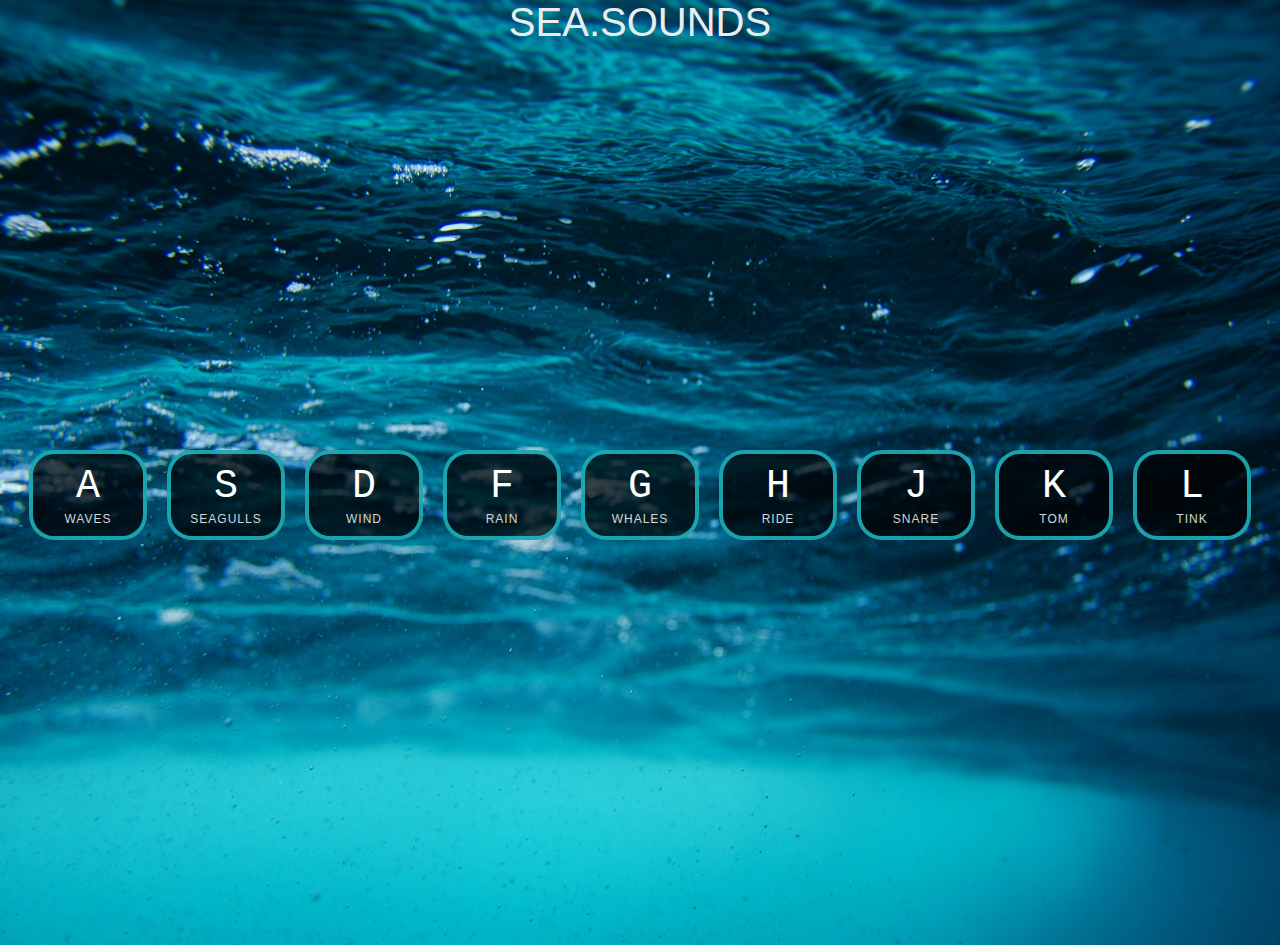
==== index-START.html @ adacbfd5 "sea sounds project started" ====
<!DOCTYPE html>
<html lang="en">
<head>
  <meta charset="UTF-8">
  <title>Sea Sounds</title>
  <link rel="stylesheet" href="style.css">
</head>
<body>
<div class="container">
  <div class ="title">SEA.SOUNDS
  </div>
  
  <div class="keys">
    <div data-key="65" class="key">
      <kbd>A</kbd>
      <span class="sound">waves</span>
    </div>
    <div data-key="83" class="key">
      <kbd>S</kbd>
      <span class="sound">seagulls</span>
    </div>
    <div data-key="68" class="key">
      <kbd>D</kbd>
      <span class="sound">wind</span>
    </div>
    <div data-key="70" class="key">
      <kbd>F</kbd>
      <span class="sound">rain</span>
    </div>
    <div data-key="71" class="key">
      <kbd>G</kbd>
      <span class="sound">whales</span>
    </div>
    <div data-key="72" class="key">
      <kbd>H</kbd>
      <span class="sound">ride</span>
    </div>
    <div data-key="74" class="key">
      <kbd>J</kbd>
      <span class="sound">snare</span>
    </div>
    <div data-key="75" class="key">
      <kbd>K</kbd>
      <span class="sound">tom</span>
    </div>
    <div data-key="76" class="key">
      <kbd>L</kbd>
      <span class="sound">tink</span>
    </div>
  </div>
</div>
  <audio data-key="65" src="sounds/clap.wav"></audio>
  <audio data-key="83" src="sounds/hihat.wav"></audio>
  <audio data-key="68" src="sounds/kick.wav"></audio>
  <audio data-key="70" src="sounds/openhat.wav"></audio>
  <audio data-key="71" src="sounds/boom.wav"></audio>
  <audio data-key="72" src="sounds/ride.wav"></audio>
  <audio data-key="74" src="sounds/snare.wav"></audio>
  <audio data-key="75" src="sounds/tom.wav"></audio>
  <audio data-key="76" src="sounds/tink.wav"></audio>

<script>

function playSound(e) {
const audio = document.querySelector(`audio[data-key="${e.keyCode}"]`);
const key = document.querySelector(`.key[data-key="${e.keyCode}"]`);

if (!audio) return; //stop the function from running
audio.currentTime = 0; //rewind to start
audio.play();
key.classList.add('playing');
}

function removeTransition(e) {
  if (e.propertyName !== 'transform') return; 
  this.classList.remove('playing');
  
}

const keys = document.querySelectorAll('.key');
keys.forEach(key => key.addEventListener('transitionend', removeTransition));
window.addEventListener('keydown', playSound);

</script>


</body>
</html>
---- style.css ----
html {
  font-size: 10px;
  background: url('./background.jpg') bottom center;
  background-size: cover;
}

body,html {
  margin: 0;
  padding: 0;
  font-family: Arial, Helvetica, sans-serif;
}

.keys {
  display: flex;
  flex: 1;
  min-height: 100vh;
  align-items: center;
  justify-content: center;
}

.key {
  border: .4rem solid rgba(34, 197, 208, 0.8);
  border-radius: 2.5rem;
  margin: 1rem;
  font-size: 1.5rem;
  padding: 1rem .5rem;
  transition: all .07s ease;
  width: 10rem;
  text-align: center;
  color: white;
  background: rgba(0,0,0,0.7);
}

.playing {
  transform: scale(1.1);
  border-color: #56abbe;
  box-shadow: 0 0 1rem #0c6f81;
}

kbd {
  display: block;
  font-size: 4rem;
}

.sound {
  font-size: 1.2rem;
  text-transform: uppercase;
  letter-spacing: .1rem;
  color: #d5d5d5;
}

.title {
  text-align: center;
  font-size: 4rem;
  position: relative;
  color: #eaeced;
}
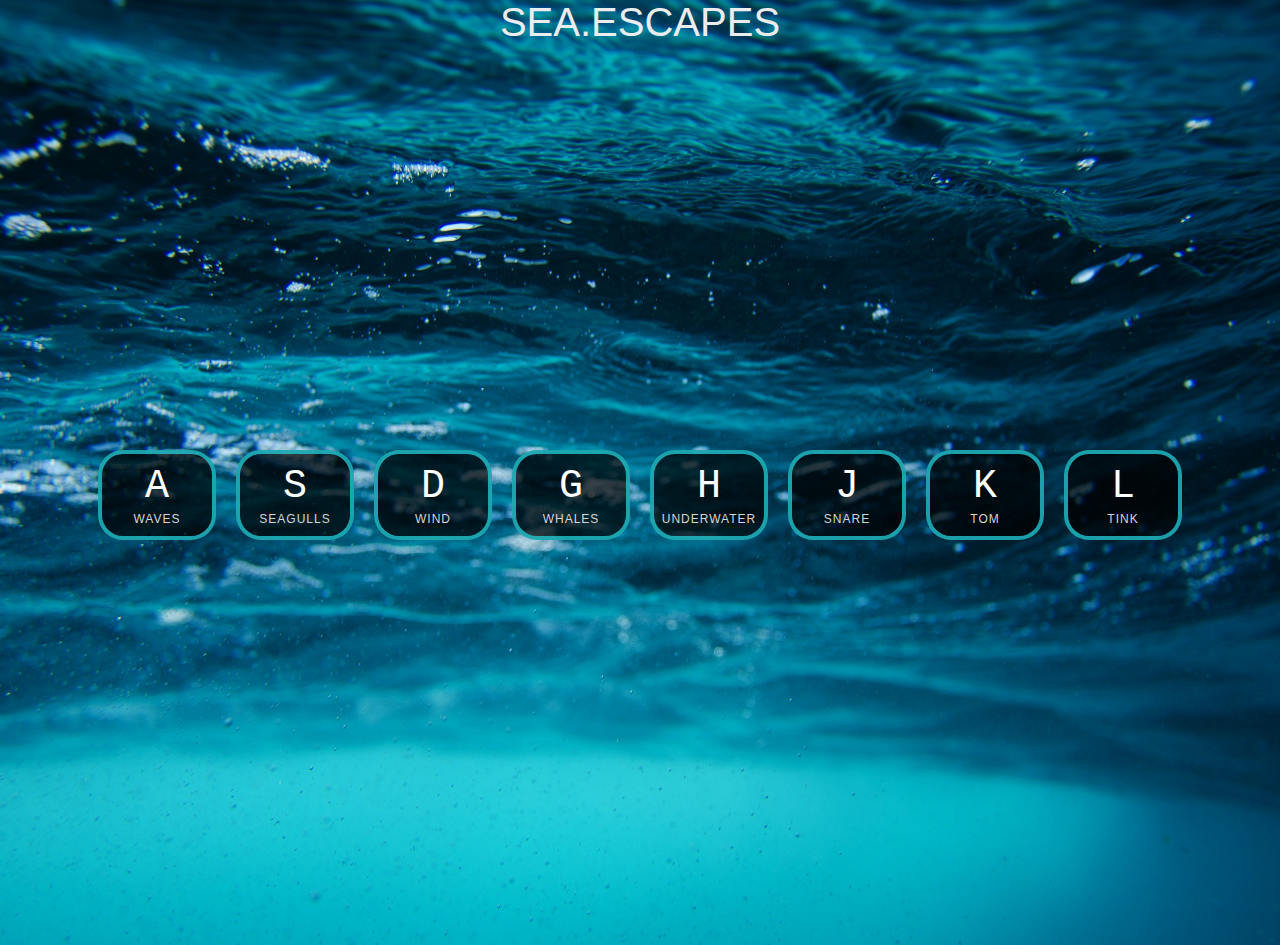
==== commit 8a4d87fb: "sounds added" ====
--- a/index-START.html
+++ b/index-START.html
@@ -2,14 +2,14 @@
 <html lang="en">
 <head>
   <meta charset="UTF-8">
-  <title>Sea Sounds</title>
+  <title>Sea Escapes</title>
   <link rel="stylesheet" href="style.css">
 </head>
 <body>
-<div class="container">
-  <div class ="title">SEA.SOUNDS
+
+  <div class ="title">SEA.ESCAPES
   </div>
-  
+
   <div class="keys">
     <div data-key="65" class="key">
       <kbd>A</kbd>
@@ -23,17 +23,14 @@
       <kbd>D</kbd>
       <span class="sound">wind</span>
     </div>
-    <div data-key="70" class="key">
-      <kbd>F</kbd>
-      <span class="sound">rain</span>
-    </div>
+
     <div data-key="71" class="key">
       <kbd>G</kbd>
       <span class="sound">whales</span>
     </div>
     <div data-key="72" class="key">
       <kbd>H</kbd>
-      <span class="sound">ride</span>
+      <span class="sound">underwater</span>
     </div>
     <div data-key="74" class="key">
       <kbd>J</kbd>
@@ -48,13 +45,13 @@
       <span class="sound">tink</span>
     </div>
   </div>
-</div>
-  <audio data-key="65" src="sounds/clap.wav"></audio>
-  <audio data-key="83" src="sounds/hihat.wav"></audio>
-  <audio data-key="68" src="sounds/kick.wav"></audio>
+
+  <audio data-key="65" src="sounds/waves.mp3"></audio>
+  <audio data-key="83" src="sounds/seagull.mp3"></audio>
+  <audio data-key="68" src="sounds/wind.mp3"></audio>
   <audio data-key="70" src="sounds/openhat.wav"></audio>
-  <audio data-key="71" src="sounds/boom.wav"></audio>
-  <audio data-key="72" src="sounds/ride.wav"></audio>
+  <audio data-key="71" src="sounds/whale.mp3"></audio>
+  <audio data-key="72" src="sounds/underwater.mp3"></audio>
   <audio data-key="74" src="sounds/snare.wav"></audio>
   <audio data-key="75" src="sounds/tom.wav"></audio>
   <audio data-key="76" src="sounds/tink.wav"></audio>
@@ -72,9 +69,9 @@
 }
 
 function removeTransition(e) {
-  if (e.propertyName !== 'transform') return; 
+  if (e.propertyName !== 'transform') return;
   this.classList.remove('playing');
-  
+
 }
 
 const keys = document.querySelectorAll('.key');
--- a/style.css
+++ b/style.css
@@ -54,4 +54,5 @@
   font-size: 4rem;
   position: relative;
   color: #eaeced;
+
 }
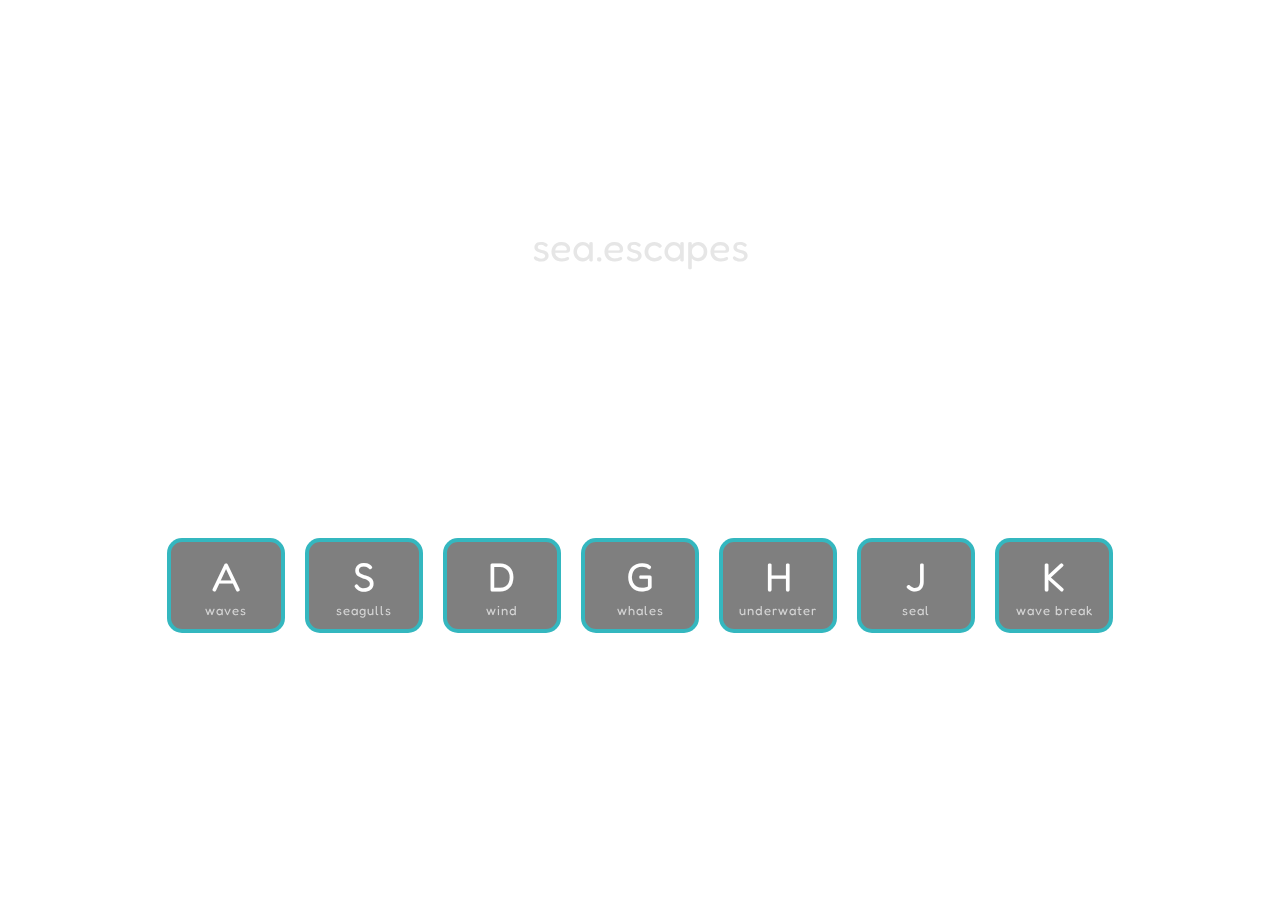
==== commit f8043c78: "sea sound escape completed" ====
--- a/index-START.html
+++ b/index-START.html
@@ -2,49 +2,54 @@
 <html lang="en">
 <head>
   <meta charset="UTF-8">
-  <title>Sea Escapes</title>
+  <title>sea.escapes</title>
   <link rel="stylesheet" href="style.css">
+  <link rel="preconnect" href="https://fonts.googleapis.com">
+<link rel="preconnect" href="https://fonts.gstatic.com" crossorigin>
+<link href="https://fonts.googleapis.com/css2?family=Fredoka:wght@300;500;600&display=swap" rel="stylesheet">
 </head>
 <body>
 
-  <div class ="title">SEA.ESCAPES
+  <video autoplay muted loop id="myVideo">
+    <source src="underwater.mp4" type="video/mp4">
+  </video>
+
+  <div class="content">
+    <div class ="title">sea.escapes
   </div>
 
-  <div class="keys">
-    <div data-key="65" class="key">
-      <kbd>A</kbd>
-      <span class="sound">waves</span>
-    </div>
-    <div data-key="83" class="key">
-      <kbd>S</kbd>
-      <span class="sound">seagulls</span>
-    </div>
-    <div data-key="68" class="key">
-      <kbd>D</kbd>
-      <span class="sound">wind</span>
-    </div>
+      <div class="keys">
+        <div data-key="65" class="key">
+          <kbd>A</kbd>
+          <span class="sound">waves</span>
+        </div>
+        <div data-key="83" class="key">
+          <kbd>S</kbd>
+          <span class="sound">seagulls</span>
+        </div>
+        <div data-key="68" class="key">
+          <kbd>D</kbd>
+          <span class="sound">wind</span>
+        </div>
 
-    <div data-key="71" class="key">
-      <kbd>G</kbd>
-      <span class="sound">whales</span>
-    </div>
-    <div data-key="72" class="key">
-      <kbd>H</kbd>
-      <span class="sound">underwater</span>
-    </div>
-    <div data-key="74" class="key">
-      <kbd>J</kbd>
-      <span class="sound">snare</span>
-    </div>
-    <div data-key="75" class="key">
-      <kbd>K</kbd>
-      <span class="sound">tom</span>
-    </div>
-    <div data-key="76" class="key">
-      <kbd>L</kbd>
-      <span class="sound">tink</span>
-    </div>
-  </div>
+        <div data-key="71" class="key">
+          <kbd>G</kbd>
+          <span class="sound">whales</span>
+        </div>
+        <div data-key="72" class="key">
+          <kbd>H</kbd>
+          <span class="sound">underwater</span>
+        </div>
+        <div data-key="74" class="key">
+          <kbd>J</kbd>
+          <span class="sound">seal</span>
+        </div>
+        <div data-key="75" class="key">
+          <kbd>K</kbd>
+          <span class="sound">wave break</span>
+        </div>
+
+      </div>
 
   <audio data-key="65" src="sounds/waves.mp3"></audio>
   <audio data-key="83" src="sounds/seagull.mp3"></audio>
@@ -52,8 +57,8 @@
   <audio data-key="70" src="sounds/openhat.wav"></audio>
   <audio data-key="71" src="sounds/whale.mp3"></audio>
   <audio data-key="72" src="sounds/underwater.mp3"></audio>
-  <audio data-key="74" src="sounds/snare.wav"></audio>
-  <audio data-key="75" src="sounds/tom.wav"></audio>
+  <audio data-key="74" src="sounds/seal.mp3"></audio>
+  <audio data-key="75" src="sounds/breaking_waves.mp3"></audio>
   <audio data-key="76" src="sounds/tink.wav"></audio>
 
 <script>
@@ -80,6 +85,6 @@
 
 </script>
 
-
+</div>
 </body>
 </html>
--- a/style.css
+++ b/style.css
@@ -1,26 +1,24 @@
 html {
   font-size: 10px;
-  background: url('./background.jpg') bottom center;
-  background-size: cover;
 }
 
-body,html {
+body {
   margin: 0;
+  /* background: url('./background.jpg') bottom center; */
   padding: 0;
-  font-family: Arial, Helvetica, sans-serif;
+  font-family: 'Fredoka', sans-serif;
 }
 
 .keys {
   display: flex;
-  flex: 1;
-  min-height: 100vh;
+  min-height: 70vh;
   align-items: center;
   justify-content: center;
 }
 
 .key {
   border: .4rem solid rgba(34, 197, 208, 0.8);
-  border-radius: 2.5rem;
+  border-radius: 1.5rem;
   margin: 1rem;
   font-size: 1.5rem;
   padding: 1rem .5rem;
@@ -28,7 +26,7 @@
   width: 10rem;
   text-align: center;
   color: white;
-  background: rgba(0,0,0,0.7);
+  background: rgba(0,0,0,0.5);
 }
 
 .playing {
@@ -40,11 +38,12 @@
 kbd {
   display: block;
   font-size: 4rem;
+  font-family: 'Fredoka', sans-serif;
 }
 
 .sound {
-  font-size: 1.2rem;
-  text-transform: uppercase;
+  font-size: 1.3rem;
+  /* text-transform: uppercase; */
   letter-spacing: .1rem;
   color: #d5d5d5;
 }
@@ -53,6 +52,24 @@
   text-align: center;
   font-size: 4rem;
   position: relative;
-  color: #eaeced;
+  color: #e6e6e6;
+  font-family: 'Fredoka', sans-serif;
 
 }
+
+.content {
+  position: fixed;
+  bottom: 0;
+  width: 100%;
+  /* padding: 20px; */
+  z-index: 1;
+}
+
+#myVideo {
+  position: fixed;
+  right: 0;
+  bottom: 0;
+  min-width: 100%;
+  min-height: 100%;
+  z-index: -1;
+}
